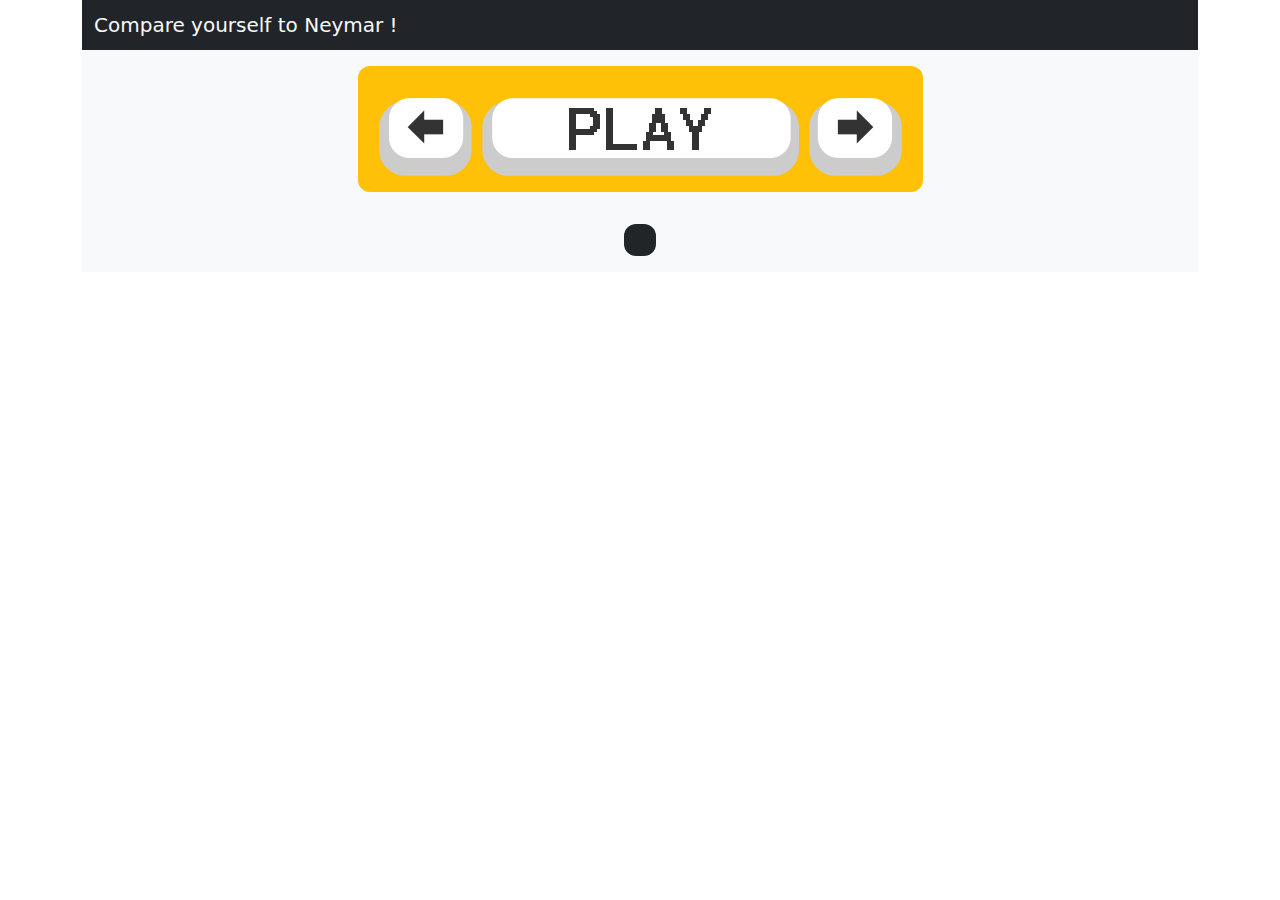
==== neymar_penalty/index.html @ b07fb311 "Add files via upload" ====
<!DOCTYPE html>
<html lang="en">

    <head>
        <title></title>
        <meta charset="utf-8">
        <meta name="viewport" content="width=device-width, initial-scale=1">
        <link
            href="https://cdn.jsdelivr.net/npm/bootstrap@5.2.0/dist/css/bootstrap.min.css"
            rel="stylesheet">
        <link rel="stylesheet" type="text/css" href="style.css">

        <script
            src="https://cdn.jsdelivr.net/npm/bootstrap@5.2.0/dist/js/bootstrap.bundle.min.js"></script>
        <script src="p5.js"></script>
        <script src="sketch.js"></script>
        <script src="https://cdn.plot.ly/plotly-latest.min.js"></script>

        <script type="text/javascript" src="scatterplot.js"></script>


    </head>

    <body>

        <div class="container">
            <nav class="navbar bg-dark">
                <div class="container">
                    <span class="navbar-brand mb-0 h1 text-light">Compare
                        yourself to Neymar !</span>
                </div>
            </nav>
            <div id="body-content" class="container bg-light">
                <div id="game-container" class="contrainer">
                    <div id="game" class="d-inline-block bg-warning p-3 mt-3">
                        <div id="game-screen" class="mb-3"></div>
                        <div id="game-footer" class="">
                            <img id="left_arrow" src="left.png"
                                onclick="processClick('left')">
                            <img id="space" src="space.png"
                                onclick="processClick('space')">
                            <img id="right_arrow" src="right.png"
                                onclick="processClick('right')">
                        </div>
                    </div>
                </div>
                <div id="graph-container" class="contrainer p-3">
                    <div id="graph" class="d-inline-block bg-dark p-3 mt-3">
                        <div id="myPlot"
                            style="width:100%;max-width:600px;max-height:200px;">
                        </div>
                    </div>

                </div>

            </div>

        </div>

    </body>

</html>
---- neymar_penalty/style.css ----
html,
body {
    border: 0px;
    margin: 0px;
    padding: 0px;
}

#body-content {
    margin: 0;
}

#game-container {
    margin: 0;
    display: flex;
    justify-content: center;
}


#game-footer {
    margin: 0;
    display: flex;
    justify-content: center;
}

#space:active {
    filter: brightness(75%) !important;
}

img {
    padding-left: 5px;
    padding-right: 5px;
}

canvas {
    border-radius: 12px;
    /* box-shadow: 0px 0px 5px 0px #000000; */
}

#game {
    border-radius: 12px;
}

#graph-container {
    margin: 0;
    display: flex;
    justify-content: center;
}

#graph {
    border-radius: 12px;
}
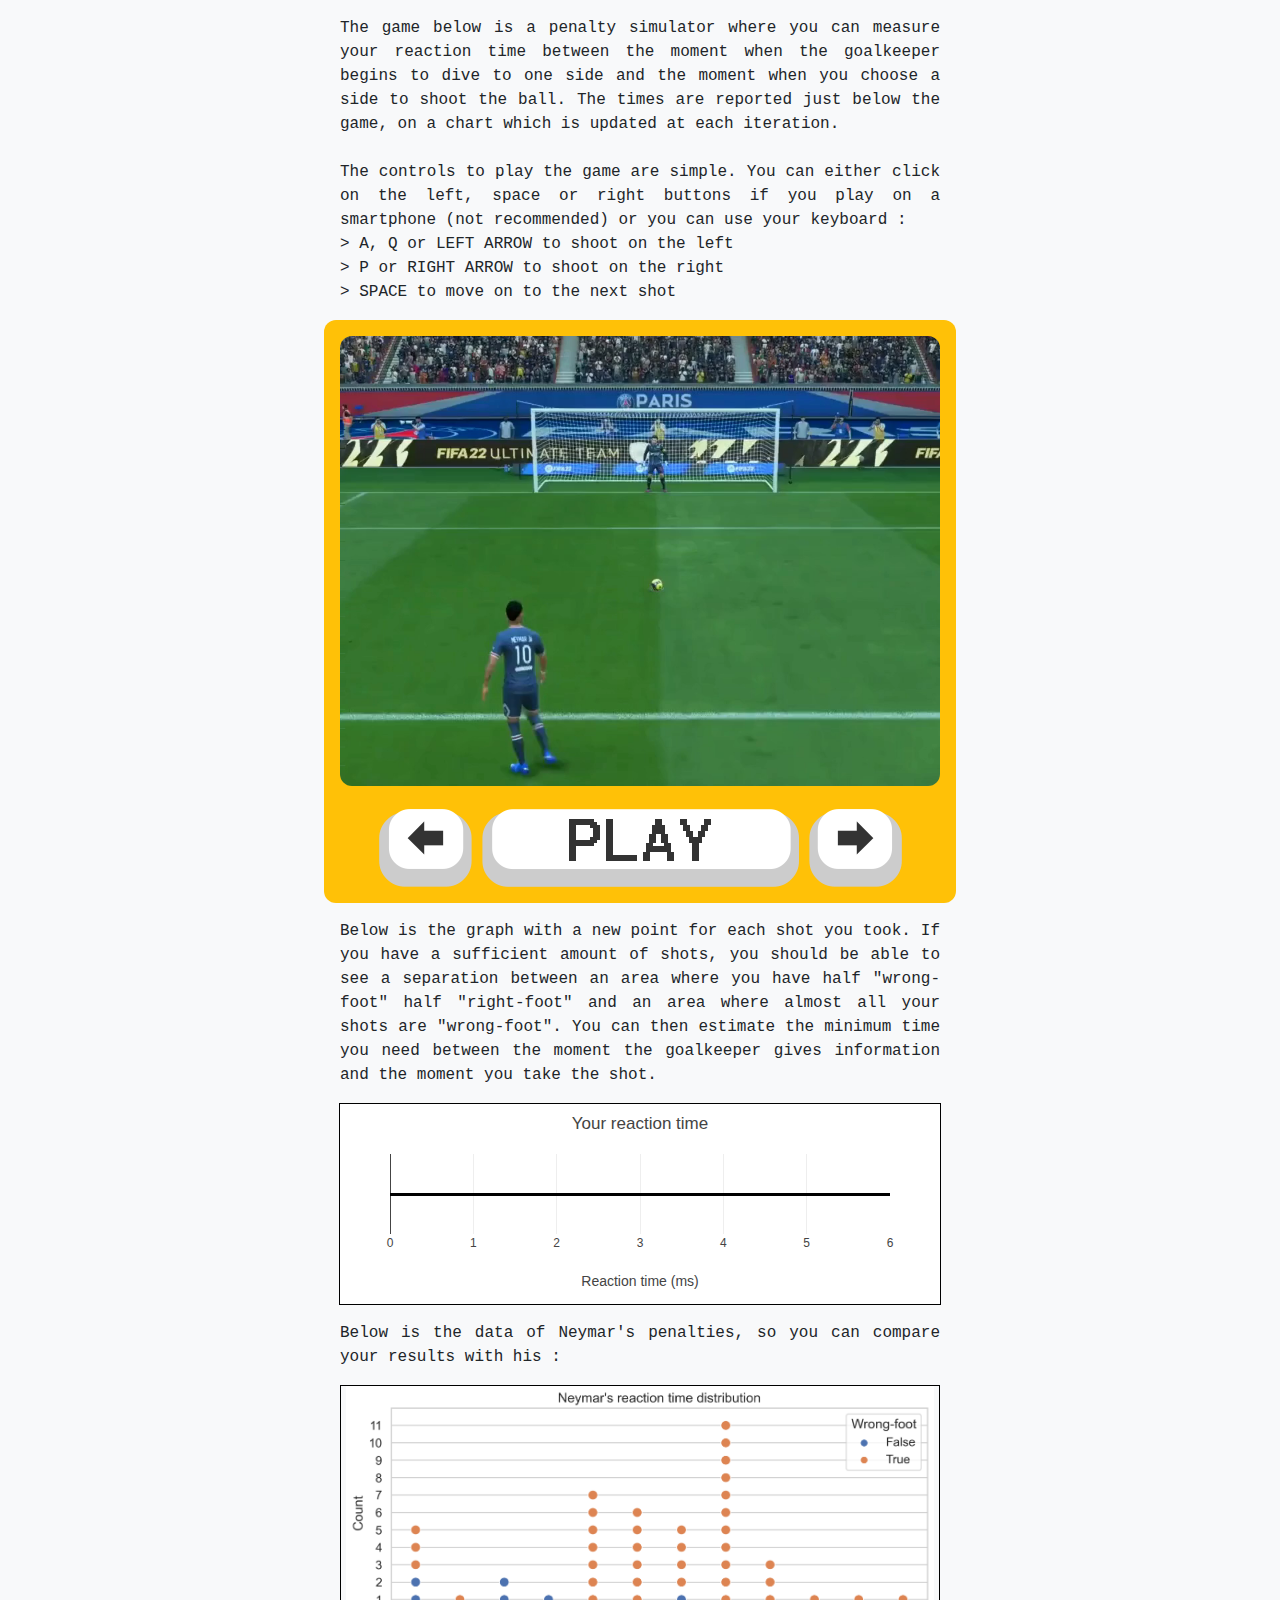
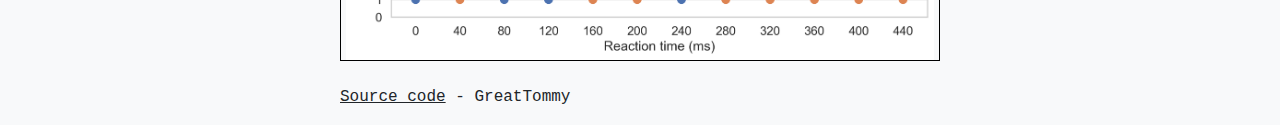
==== commit b28fe9b3: "Add files via upload" ====
--- a/neymar_penalty/index.html
+++ b/neymar_penalty/index.html
@@ -12,7 +12,7 @@
 
         <script
             src="https://cdn.jsdelivr.net/npm/bootstrap@5.2.0/dist/js/bootstrap.bundle.min.js"></script>
-        <script src="p5.js"></script>
+        <script src="p5.min.js"></script>
         <script src="sketch.js"></script>
         <script src="https://cdn.plot.ly/plotly-latest.min.js"></script>
 
@@ -23,37 +23,78 @@
 
     <body>
 
-        <div class="container">
-            <nav class="navbar bg-dark">
-                <div class="container">
-                    <span class="navbar-brand mb-0 h1 text-light">Compare
-                        yourself to Neymar !</span>
-                </div>
-            </nav>
-            <div id="body-content" class="container bg-light">
-                <div id="game-container" class="contrainer">
-                    <div id="game" class="d-inline-block bg-warning p-3 mt-3">
-                        <div id="game-screen" class="mb-3"></div>
-                        <div id="game-footer" class="">
-                            <img id="left_arrow" src="left.png"
-                                onclick="processClick('left')">
-                            <img id="space" src="space.png"
-                                onclick="processClick('space')">
-                            <img id="right_arrow" src="right.png"
-                                onclick="processClick('right')">
-                        </div>
-                    </div>
-                </div>
-                <div id="graph-container" class="contrainer p-3">
-                    <div id="graph" class="d-inline-block bg-dark p-3 mt-3">
-                        <div id="myPlot"
-                            style="width:100%;max-width:600px;max-height:200px;">
-                        </div>
-                    </div>
-
+        <div id="body-content" class="container-fluid bg-light">
+            <div class="content-container contrainer pt-3">
+                <div class="d-inline-block text">
+                    <p>
+                        The game below is a penalty simulator where you can
+                        measure your reaction time between the moment when the
+                        goalkeeper begins to dive to one side and the moment
+                        when you choose a side to shoot the ball. The times are
+                        reported just below the game, on a chart which is
+                        updated at each iteration.<br><br>
+                        The controls to play the game are simple. You can either
+                        click on the left, space or right buttons if you play on
+                        a smartphone (not recommended) or you can use your
+                        keyboard :<br>
+                        > A, Q or LEFT ARROW to shoot on the left<br>
+                        > P or RIGHT ARROW to shoot on the right<br>
+                        > SPACE to move on to the next shot<br>
+                    </p>
                 </div>
 
             </div>
+            <div class="content-container contrainer">
+                <div id="game" class="d-inline-block bg-warning p-3">
+                    <div id="game-screen" class="mb-3"></div>
+                    <div id="game-footer" class="">
+                        <img id="left_arrow" src="left.png"
+                            onclick="processClick('left')">
+                        <img id="space" src="space.png"
+                            onclick="processClick('space')">
+                        <img id="right_arrow" src="right.png"
+                            onclick="processClick('right')">
+                    </div>
+                </div>
+            </div>
+            <div class="content-container contrainer pt-3">
+                <div class="d-inline-block text">
+                    <p>
+                        Below is the graph with a new point for each shot you
+                        took. If you have a sufficient amount of shots, you
+                        should be able to see a separation between an area where
+                        you have half "wrong-foot" half "right-foot" and an area
+                        where almost all your shots are "wrong-foot". You can
+                        then estimate the minimum time you need between the
+                        moment the goalkeeper gives information and the moment
+                        you take the shot.
+                    </p>
+                </div>
+            </div>
+            <div class="content-container contrainer">
+                <div id="graph" class="d-inline-block">
+                    <div id="myPlot"></div>
+                </div>
+            </div>
+            <div class="content-container contrainer pt-3">
+                <div class="d-inline-block text">
+                    <p>
+                        Below is the data of Neymar's penalties, so you can
+                        compare your results with his :
+                    </p>
+                    <img src="reaction-time.png"
+                        style="width: 100%; max-width: 600px; border: 1px solid black">
+                    <p>
+                        <br>
+                        <a
+                            href="https://github.com/GreatTommy/p5js/tree/gh-pages/neymar_penalty">Source
+                            code</a>
+                        - GreatTommy
+                    </p>
+                </div>
+            </div>
+
+        </div>
 
         </div>
 
--- a/neymar_penalty/style.css
+++ b/neymar_penalty/style.css
@@ -9,7 +9,7 @@
     margin: 0;
 }
 
-#game-container {
+.content-container {
     margin: 0;
     display: flex;
     justify-content: center;
@@ -40,12 +40,26 @@
     border-radius: 12px;
 }
 
-#graph-container {
-    margin: 0;
-    display: flex;
-    justify-content: center;
+#graph {
+    border: 1px solid black;
 }
 
-#graph {
-    border-radius: 12px;
+#myPlot {
+    width: 100%;
+    max-width: 600px;
+    max-height: 200px;
+}
+
+.text {
+    width: 600px;
+}
+
+p {
+    text-align: justify;
+    font-family: 'Courier New';
+}
+
+a {
+    color: inherit;
+    font-family: 'Courier New';
 }